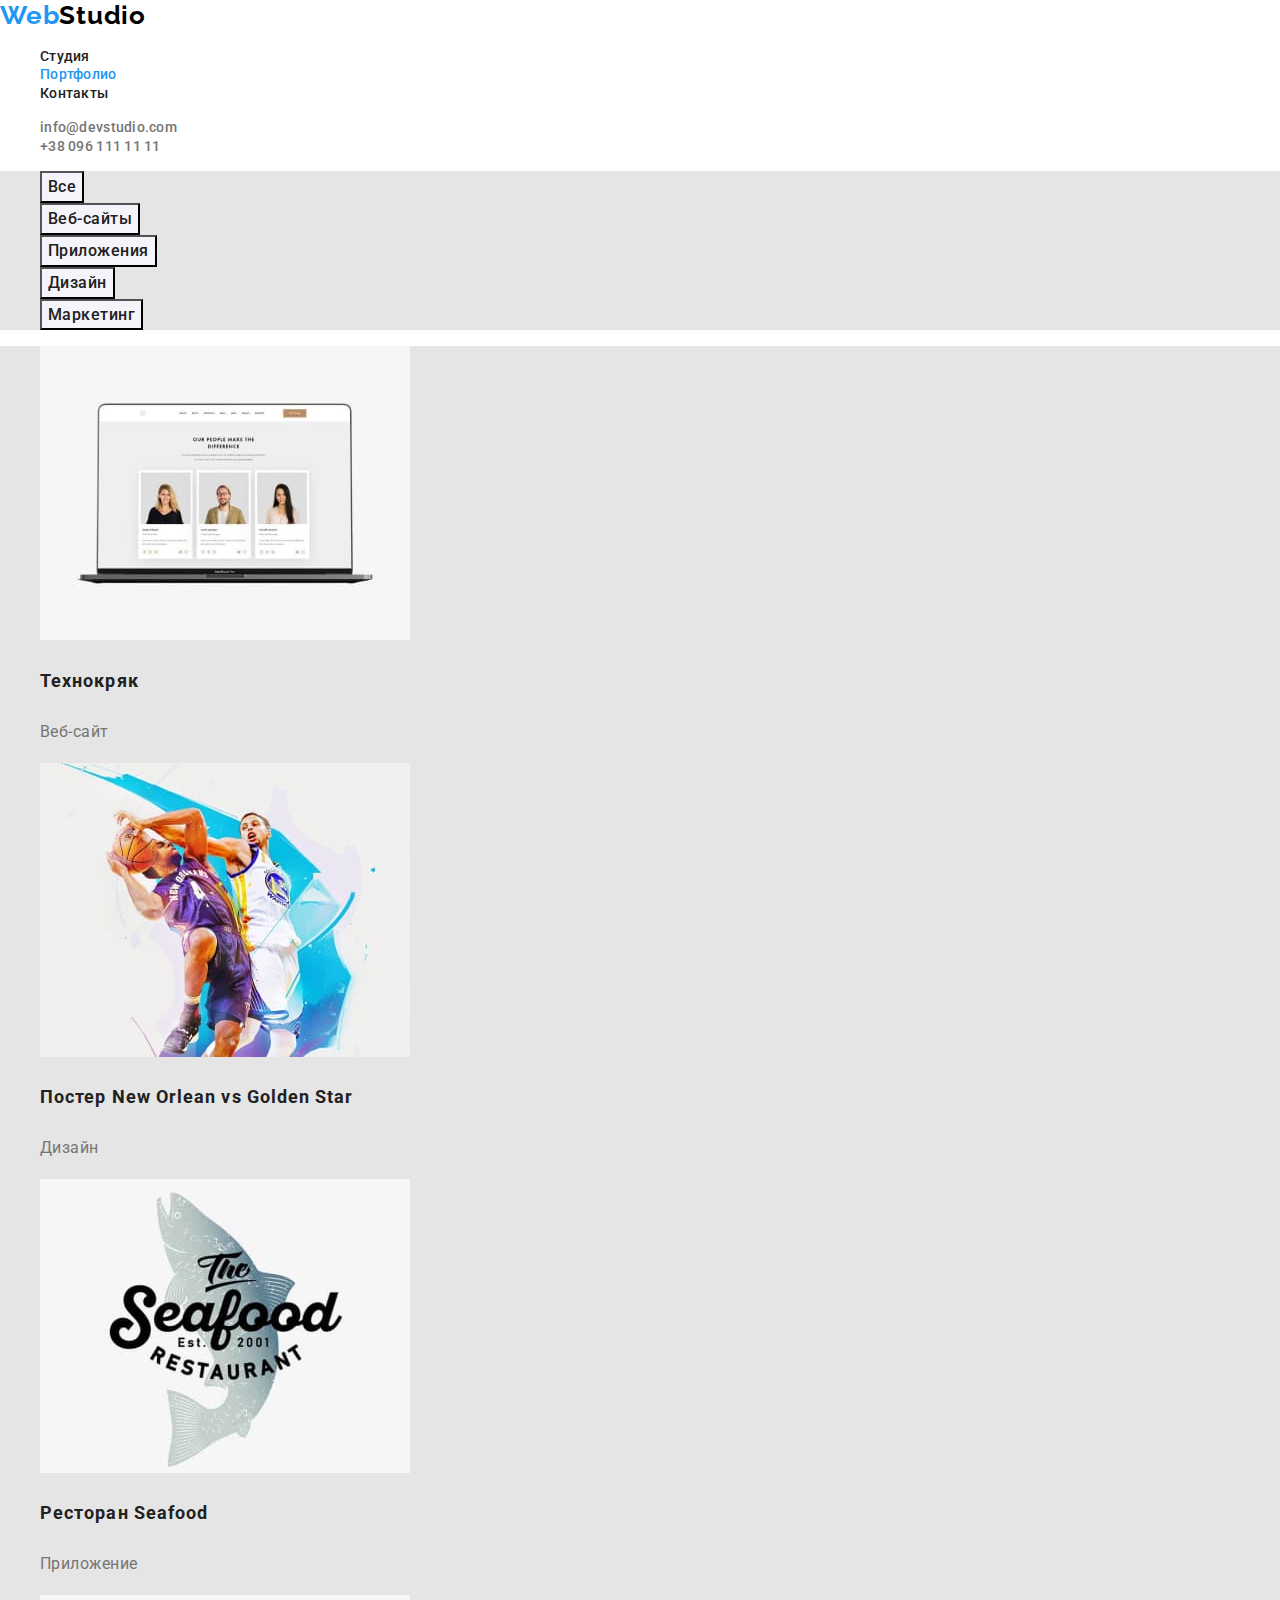
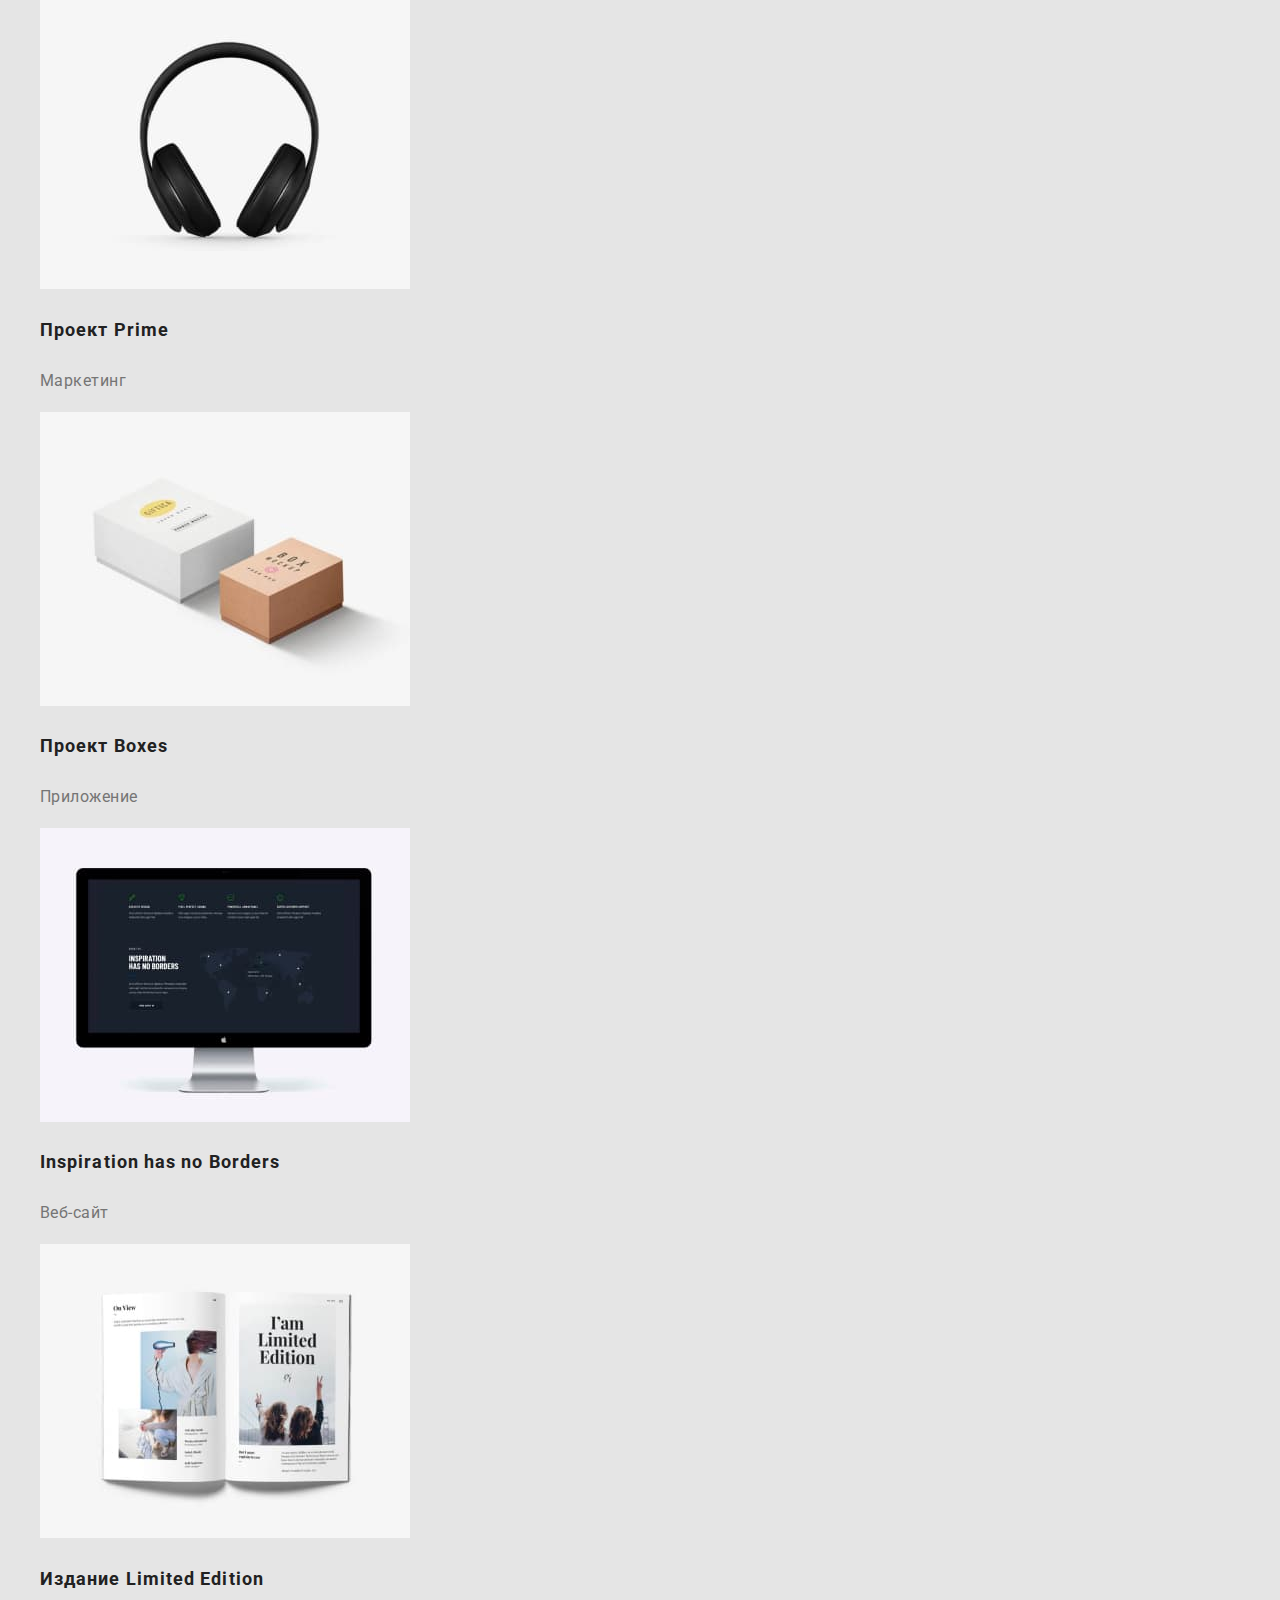
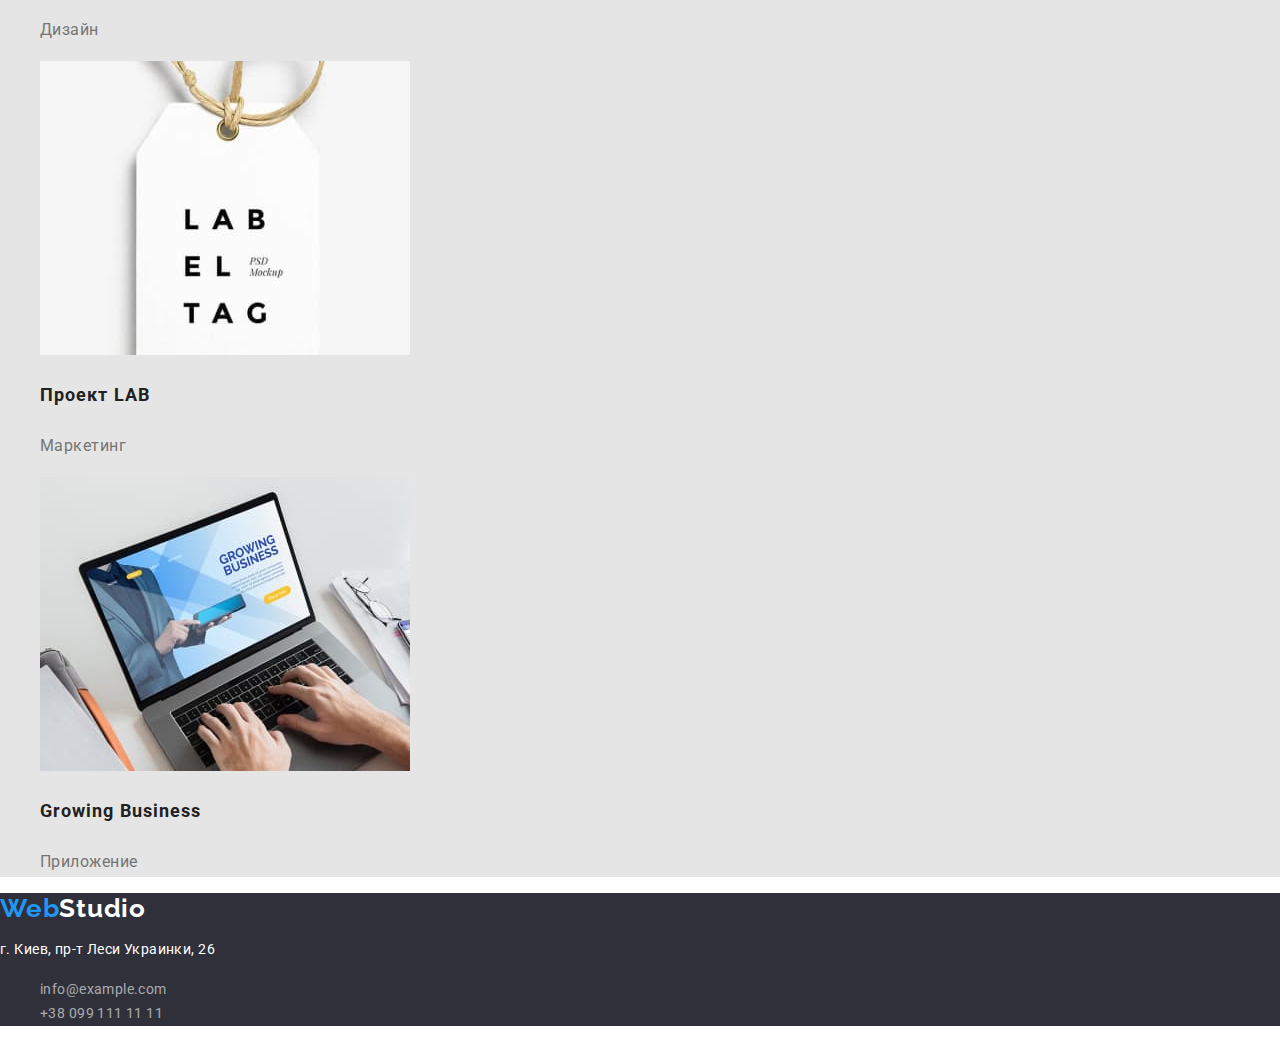
==== portfolio.html @ 97bfa0cd "Добавил основные файлы и prettierrc" ====
<!DOCTYPE html>
<html lang="en">
<head>
    <meta charset="UTF-8">
    <meta http-equiv="X-UA-Compatible" content="IE=edge">
    <meta name="viewport" content="width=device-width, initial-scale=1.0">
    <title>Document</title>
    <link rel="preconnect" href="https://fonts.googleapis.com">
    <link rel="preconnect" href="https://fonts.gstatic.com" crossorigin>
    <link
        href="https://fonts.googleapis.com/css2?family=Oleo+Script&family=Raleway:wght@700&family=Roboto:wght@400;500;700;900&family=Tangerine:wght@700&display=swap"
        rel="stylesheet">
    <link rel="stylesheet" href="https://cdnjs.cloudflare.com/ajax/libs/modern-normalize/1.1.0/modern-normalize.min.css">
    <link rel="stylesheet" href="./css/styles.css">
</head>
<body>
    <header class="header">
    
        <a class="link logo" href=""><span class="accent">Web</span>Studio</a>
        <nav class="header-navigation">
            <ul class="list navigation-list">
                <li class="navigation-item"><a class="link navigation" href="./index.html"
                        rel="noopener noreferrer">Студия</a></li>
                <li class="navigation-item"><a class="link navigation current" href="./portfolio.html"
                        rel="noopener noreferrer">Портфолио</a></li>
                <li class="navigation-item"><a class="link navigation" href="" rel="noopener noreferrer">Контакты</a></li>
            </ul>
        </nav>
        <ul class="list contact">
            <li class="contact-item"><a class="link contact" href="mailto:info@devstudio.com">info@devstudio.com</a></li>
            <li class="contact-item"><a class="link contact" href="tel:+380961111111">+38 096 111 11 11</a></li>
        </ul> 
    
    
    </header>
    <main>
        <section class="filter">
            <h2 hidden>filter</h2>
            <ul class="list">
              <li><button class="filter-btn" type="button">Все</button></li>
              <li><button class="filter-btn" type="button">Веб-сайты</button></li>
              <li><button class="filter-btn" type="button">Приложения</button></li>
              <li><button class="filter-btn" type="button">Дизайн</button></li>
              <li><button class="filter-btn" type="button">Маркетинг</button></li>
            </ul>
        </section>
        <section class="example">
            <ul class="list">
                <li>
                    <img src="./images/port1m.jpg" alt="сайт технокряк" width="370" height="294">
                    <h3 class="title-example">Технокряк</h3>
                    <p class="text-example" >Веб-сайт</p>
                </li>
                <li><img src="./images/port2m.jpg" alt="дизайн постера New Orlean vs Golden Star" width="370" height="294">
                    <h3 class="title-example">Постер New Orlean vs Golden Star</h3>
                    <p class="text-example" >Дизайн</p>
                </li>
                <li>
                    <img src="./images/port3m.jpg" alt="приложение ресторана Seafood" width="370" height="294">
                    <h3 class="title-example">Ресторан Seafood</h3>
                    <p class="text-example" >Приложение</p>
                </li>
                <li>
                    <img src="./images/port4m.jpg" alt="Маркетинг проекта Prime" width="370" height="294">
                    <h3 class="title-example">Проект Prime</h3>
                    <p class="text-example" >Маркетинг</p>
                </li>
                <li>
                    <img src="./images/port5m.jpg" alt="Приложение проект Boxes" width="370" height="294">
                    <h3 class="title-example">Проект Boxes</h3>
                    <p class="text-example" >Приложение</p>
                </li>
                <li>
                    <img src="./images/port6m.jpg" alt="Веб-сайт Inspiration has no Borders" width="370" height="294">
                    <h3 class="title-example">Inspiration has no Borders</h3>
                    <p class="text-example" >Веб-сайт</p>
                </li>
                <li>
                    <img src="./images/port7m.jpg" alt="Дизайн издания Limited Edition" width="370" height="294">
                    <h3 class="title-example">Издание Limited Edition</h3>
                    <p class="text-example" >Дизайн</p>
                </li>
                <li>
                    <img src="./images/port8m.jpg" alt="Маркетинг проекта LAB" width="370" height="294">
                    <h3 class="title-example">Проект LAB</h3>
                    <p class="text-example" >Маркетинг</p>
                </li>
                <li>
                    <img src="./images/port9m.jpg" alt="Приложение Growing Business" width="370" height="294">
                    <h3 class="title-example">Growing Business</h3>
                    <p class="text-example" >Приложение</p>
                </li>
            </ul>
        </section>

    </main>
    <footer class="footer">
        <a class="link logo" href=""><span class="accent">Web</span><span class="logowite">Studio</span></a>
        <address>
            <p class="adress">
                г. Киев, пр-т Леси Украинки, 26
            </p>
            <ul class="list">
                <li><a class="link footer-contact" href="mailto:info@example.com">info@example.com</a></li>
                <li><a class="link footer-contact" href="tel:+380991111111">+38 099 111 11 11</a></li>
            </ul>
    
        </address>
    </footer>
</body>
</html>
---- css/styles.css ----
/* шрифты
Raleway 700
Oleo Script 400
Roboto 500
Roboto 900
Roboto 700
Roboto 400*/

:root {
  --main-title-color: #ffffff;
  --second-title-color: #212121;
  --main-text-color: #757575;
  --main-logo-color: #2196f3;
  --second-logo-color: #000000;
  --main-btn-color: #212121;
  --second-btn-color: #ffffff;
  --main-headertext-color: #212121;
  --second-headertext-color: #757575;
  --third-headertext-color: #2196f3;
  --main-footertext-color: #ffffff;
  --second-footertext-color: rgba(255, 255, 255, 0.6);
  --third-logo-color: #ffffff;
  --third-footertext-color: #2196f3;
}

body {
  font-family: Roboto, sans-serif;
  color: #757575;
}
.list {
  list-style: none;
}
.link {
  text-decoration: none;
}

/*----------------------------- Header-------------------------- */
/* Header logo */
.header {
  background: #ffffff;
}
.logo {
  font-family: Raleway, sans-serif;
  font-weight: 700;
  font-size: 26px;
  line-height: 1.19;
  letter-spacing: 0.03em;
  color: var(--second-logo-color);
}
.accent {
  color: var(--main-logo-color);
}
/* Header NAV */

.navigation {
  font-weight: 500;
  font-size: 14px;
  line-height: 1.14;
  letter-spacing: 0.02em;
  color: var(--main-headertext-color);
}
.current {
  color: var(--main-logo-color);
}

/* Header contact */

.link.contact {
  font-weight: 500;
  font-size: 14px;
  line-height: 1.14;
  letter-spacing: 0.02em;
  color: var(--main-text-color);
}

.link.navigation:hover,
.link.navigation:focus {
  color: var(--third-headertext-color);
}
.link.contact:hover,
.link.contact:focus {
  color: var(--third-headertext-color);
}

/* -------------------------------main------------------------------------ */
/* hero */
.hero {
  background: #2f303a;
}
.hero-text {
  font-style: normal;
  font-weight: 900;
  font-size: 44px;
  line-height: 1.36;
  text-align: center;
  letter-spacing: 0.06em;
  text-transform: uppercase;
  color: #ffffff;
}
.hero-btn {
  font-weight: 700;
  background: #2196f3;
  font-size: 16px;
  line-height: 1.87;
  display: flex;
  align-items: center;
  letter-spacing: 0.06em;
  color: var(--second-btn-color);
  cursor: pointer;
}
.hero-btn:hover,
.hero-btn:focus {
  background: #188ce8;
}

/* advantages */
.advantages {
  background: #e5e5e5;
}
.title-advantages {
  font-weight: 700;
  font-size: 14px;
  line-height: 1.14;
  letter-spacing: 0.03em;
  text-transform: uppercase;
  color: var(--second-title-color);
}
.text-advantages {
  font-size: 14px;
  line-height: 1.71;
  letter-spacing: 0.03em;
}
/* what do we do */
.we-do {
  background: #e5e5e5;
}
.we-do-title {
  font-weight: 700;
  font-size: 36px;
  line-height: 1.17;
  letter-spacing: 0.03em;
  color: var(--second-title-color);
}
/* our team */
.our-team {
  background: #f5f4fa;
}
.title-our-team {
  font-weight: 700;
  font-size: 36px;
  line-height: 1.17;
  letter-spacing: 0.03em;
  color: var(--second-title-color);
}
.name-foto {
  font-weight: 500;
  font-size: 16px;
  line-height: 1.19;
  letter-spacing: 0.03em;
  color: var(--second-title-color);
}
.our-team-position {
  font-size: 16px;
  line-height: 1.19;
  letter-spacing: 0.03em;
}
/* ------------------------------footer------------------------------------ */
.footer {
  background: #2f303a;
}
.logowite {
  color: var(--third-logo-color);
}
.adress {
  font-style: normal;
  font-size: 14px;
  line-height: 1.71;
  letter-spacing: 0.03em;
  color: var(--main-footertext-color);
}
.link.footer-contact {
  font-style: normal;
  font-size: 14px;
  line-height: 1.71;
  letter-spacing: 0.03em;
  color: rgba(255, 255, 255, 0.6);
}
.link.footer-contact:hover,
.link.footer-contact:focus {
  color: var(--third-footertext-color);
}

/* ---------------------------Portfolio---------------------- */
/* filter */
.filter {
  background: #e5e5e5;
}
.filter-btn {
  font-weight: 500;
  font-size: 16px;
  line-height: 1.62;
  letter-spacing: 0.03em;
  color: var(--main-btn-color);
  background: #f5f4fa;
  cursor: pointer;
}
.filter-btn:hover,
.filter-btn:focus {
  background: #2196f3;
}

/* example */
.example {
  background: #e5e5e5;
}
.title-example {
  font-weight: 700;
  font-size: 18px;
  line-height: 2;
  letter-spacing: 0.06em;
  color: var(--second-title-color);
}
.text-example {
  font-size: 16px;
  line-height: 1.87;
  letter-spacing: 0.03em;
}
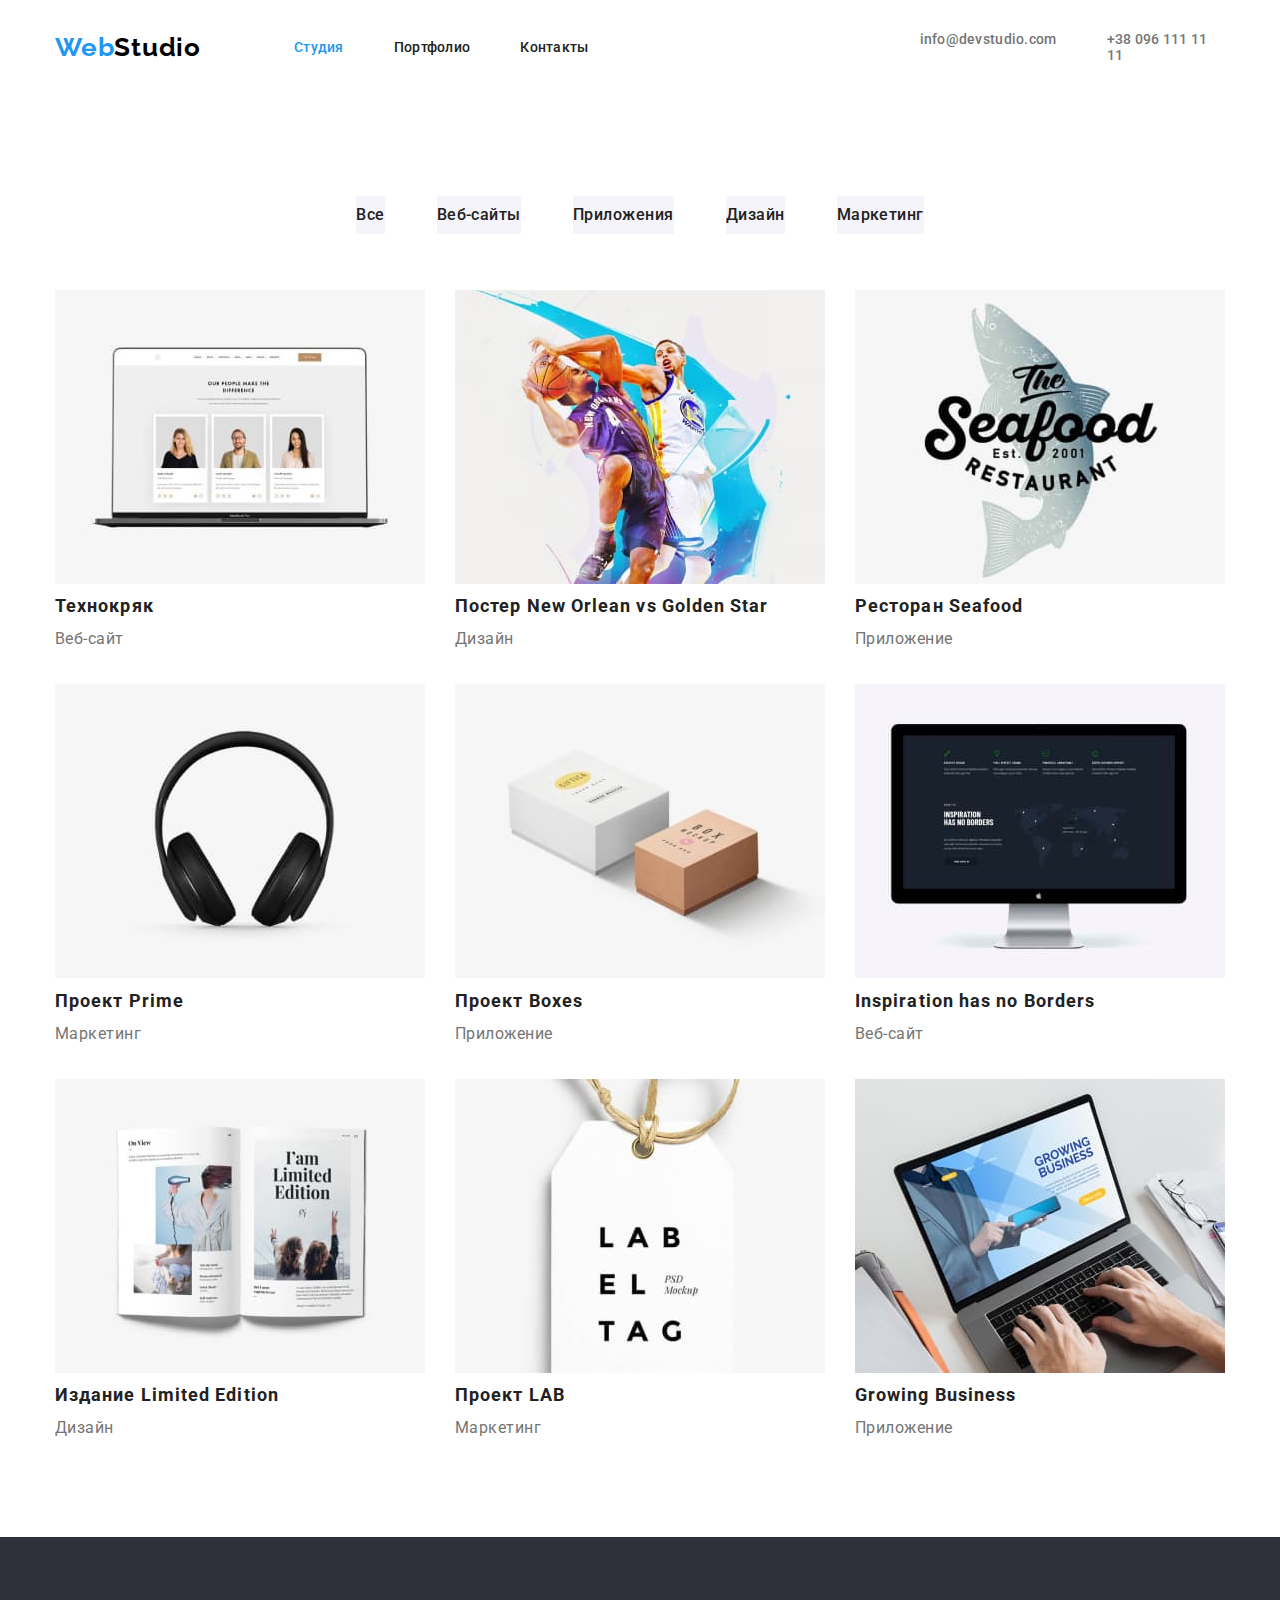
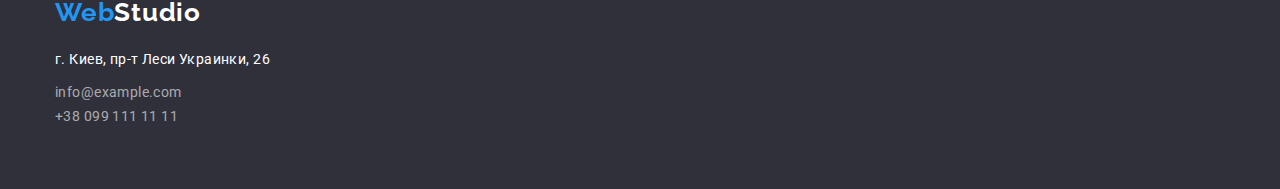
==== commit f64c5d32: "первый вариант дз" ====
--- a/portfolio.html
+++ b/portfolio.html
@@ -14,98 +14,106 @@
     <link rel="stylesheet" href="./css/styles.css">
 </head>
 <body>
-    <header class="header">
-    
+<header class="header">
+    <div class="container site-nav">
         <a class="link logo" href=""><span class="accent">Web</span>Studio</a>
         <nav class="header-navigation">
             <ul class="list navigation-list">
-                <li class="navigation-item"><a class="link navigation" href="./index.html"
+                <li class="navigation-item"><a class="link navigation current" href="./index.html"
                         rel="noopener noreferrer">Студия</a></li>
-                <li class="navigation-item"><a class="link navigation current" href="./portfolio.html"
+                <li class="navigation-item"><a class="link navigation" href="./portfolio.html"
                         rel="noopener noreferrer">Портфолио</a></li>
-                <li class="navigation-item"><a class="link navigation" href="" rel="noopener noreferrer">Контакты</a></li>
+                <li class="navigation-item"><a class="link navigation" href="" rel="noopener noreferrer">Контакты</a>
+                </li>
             </ul>
         </nav>
         <ul class="list contact">
-            <li class="contact-item"><a class="link contact" href="mailto:info@devstudio.com">info@devstudio.com</a></li>
+            <li class="contact-item"><a class="link contact" href="mailto:info@devstudio.com">info@devstudio.com</a>
+            </li>
             <li class="contact-item"><a class="link contact" href="tel:+380961111111">+38 096 111 11 11</a></li>
-        </ul> 
-    
-    
-    </header>
+        </ul>
+    </div>
+
+</header>
     <main>
         <section class="filter">
-            <h2 hidden>filter</h2>
-            <ul class="list">
-              <li><button class="filter-btn" type="button">Все</button></li>
-              <li><button class="filter-btn" type="button">Веб-сайты</button></li>
-              <li><button class="filter-btn" type="button">Приложения</button></li>
-              <li><button class="filter-btn" type="button">Дизайн</button></li>
-              <li><button class="filter-btn" type="button">Маркетинг</button></li>
+            <div class="container filter">
+            <h2 class="hidden-heading">filter</h2>
+            <ul class="list filter">
+              <li class="filter-item"><button class="filter-btn" type="button">Все</button></li>
+              <li class="filter-item"><button class="filter-btn" type="button">Веб-сайты</button></li>
+              <li class="filter-item"><button class="filter-btn" type="button">Приложения</button></li>
+              <li class="filter-item"><button class="filter-btn" type="button">Дизайн</button></li>
+              <li class="filter-item"><button class="filter-btn" type="button">Маркетинг</button></li>
             </ul>
+            </div>
         </section>
         <section class="example">
-            <ul class="list">
-                <li>
+            <div class="container">                
+            <ul class="list example">
+                <li class="example-item">
                     <img src="./images/port1m.jpg" alt="сайт технокряк" width="370" height="294">
                     <h3 class="title-example">Технокряк</h3>
                     <p class="text-example" >Веб-сайт</p>
                 </li>
-                <li><img src="./images/port2m.jpg" alt="дизайн постера New Orlean vs Golden Star" width="370" height="294">
+                <li class="example-item"><img src="./images/port2m.jpg" alt="дизайн постера New Orlean vs Golden Star" width="370" height="294">
                     <h3 class="title-example">Постер New Orlean vs Golden Star</h3>
                     <p class="text-example" >Дизайн</p>
                 </li>
-                <li>
+                <li class="example-item">
                     <img src="./images/port3m.jpg" alt="приложение ресторана Seafood" width="370" height="294">
                     <h3 class="title-example">Ресторан Seafood</h3>
                     <p class="text-example" >Приложение</p>
                 </li>
-                <li>
+                <li class="example-item">
                     <img src="./images/port4m.jpg" alt="Маркетинг проекта Prime" width="370" height="294">
                     <h3 class="title-example">Проект Prime</h3>
                     <p class="text-example" >Маркетинг</p>
                 </li>
-                <li>
+                <li class="example-item">
                     <img src="./images/port5m.jpg" alt="Приложение проект Boxes" width="370" height="294">
                     <h3 class="title-example">Проект Boxes</h3>
                     <p class="text-example" >Приложение</p>
                 </li>
-                <li>
+                <li class="example-item">
                     <img src="./images/port6m.jpg" alt="Веб-сайт Inspiration has no Borders" width="370" height="294">
                     <h3 class="title-example">Inspiration has no Borders</h3>
                     <p class="text-example" >Веб-сайт</p>
                 </li>
-                <li>
+                <li class="example-item">
                     <img src="./images/port7m.jpg" alt="Дизайн издания Limited Edition" width="370" height="294">
                     <h3 class="title-example">Издание Limited Edition</h3>
                     <p class="text-example" >Дизайн</p>
                 </li>
-                <li>
+                <li class="example-item">
                     <img src="./images/port8m.jpg" alt="Маркетинг проекта LAB" width="370" height="294">
                     <h3 class="title-example">Проект LAB</h3>
                     <p class="text-example" >Маркетинг</p>
                 </li>
-                <li>
+                <li class="example-item">
                     <img src="./images/port9m.jpg" alt="Приложение Growing Business" width="370" height="294">
                     <h3 class="title-example">Growing Business</h3>
                     <p class="text-example" >Приложение</p>
                 </li>
             </ul>
+            </div>
         </section>
 
     </main>
     <footer class="footer">
-        <a class="link logo" href=""><span class="accent">Web</span><span class="logowite">Studio</span></a>
-        <address>
-            <p class="adress">
-                г. Киев, пр-т Леси Украинки, 26
-            </p>
-            <ul class="list">
-                <li><a class="link footer-contact" href="mailto:info@example.com">info@example.com</a></li>
-                <li><a class="link footer-contact" href="tel:+380991111111">+38 099 111 11 11</a></li>
-            </ul>
+        <div class="container footer">
+            <a class="link logo" href=""><span class="accent">Web</span><span class="logowite">Studio</span></a>
+            <address>
+                <p class="adress">
+                    г. Киев, пр-т Леси Украинки, 26
+                </p>
+                <ul class="list footer">
+                    <li><a class="link footer-contact mail" href="mailto:info@example.com">info@example.com</a></li>
+                    <li><a class="link footer-contact tel" href="tel:+380991111111">+38 099 111 11 11</a></li>
+                </ul>
     
-        </address>
+            </address>
+        </div>
     </footer>
 </body>
 </html>--- a/css/styles.css
+++ b/css/styles.css
@@ -22,11 +22,38 @@
   --third-logo-color: #ffffff;
   --third-footertext-color: #2196f3;
 }
+ul {
+  list-style: none;
+  padding: 0;
+}
+h1,
+h2,
+h3,
+h4,
+h5,
+h6,
+p,
+ul {
+  margin: 0;
+  padding-inline-start: 0;
+}
 
 body {
   font-family: Roboto, sans-serif;
   color: #757575;
 }
+
+button {
+  padding: 0;
+  border: 0;
+}
+
+.container {
+  width: 1200px;
+  padding-left: 15px;
+  padding-right: 15px;
+  margin: 0 auto;
+}
 .list {
   list-style: none;
 }
@@ -34,11 +61,16 @@
   text-decoration: none;
 }
 
-/*----------------------------- Header-------------------------- */
+/* -------------------header------------------------- */
 /* Header logo */
 .header {
   background: #ffffff;
 }
+
+.site-nav {
+  display: flex;
+  align-items: center;
+}
 .logo {
   font-family: Raleway, sans-serif;
   font-weight: 700;
@@ -46,11 +78,20 @@
   line-height: 1.19;
   letter-spacing: 0.03em;
   color: var(--second-logo-color);
+  margin-right: 93px;
+  display: block;
 }
 .accent {
   color: var(--main-logo-color);
 }
 /* Header NAV */
+.navigation-list {
+  display: flex;
+  margin-right: 331px;
+}
+.navigation-list .navigation-item:not(:last-child) {
+  margin-right: 50px;
+}
 
 .navigation {
   font-weight: 500;
@@ -58,12 +99,28 @@
   line-height: 1.14;
   letter-spacing: 0.02em;
   color: var(--main-headertext-color);
+  display: block;
 }
 .current {
   color: var(--main-logo-color);
 }
+.link.navigation {
+  padding-top: 32px;
+  padding-bottom: 32px;
+  display: block;
+}
+.link.navigation:hover,
+.link.navigation:focus {
+  color: var(--third-headertext-color);
+}
+.link.navigation {
+  display: block;
+}
 
 /* Header contact */
+.list.contact {
+  display: flex;
+}
 
 .link.contact {
   font-weight: 500;
@@ -72,20 +129,37 @@
   letter-spacing: 0.02em;
   color: var(--main-text-color);
 }
-
-.link.navigation:hover,
-.link.navigation:focus {
-  color: var(--third-headertext-color);
-}
+.list.contact .contact-item:not(:last-child) {
+  margin-right: 50px;
+}
+
 .link.contact:hover,
 .link.contact:focus {
   color: var(--third-headertext-color);
+}
+.link.contact {
+  padding-top: 32px;
+  padding-bottom: 32px;
+  display: block;
+}
+.contact-item {
+  display: block;
 }
 
 /* -------------------------------main------------------------------------ */
 /* hero */
 .hero {
   background: #2f303a;
+  height: 600px;
+  padding-top: 200px;
+}
+.hero-text-box {
+  display: block;
+  height: 120px;
+  width: 696px;
+  margin-left: auto;
+  margin-right: auto;
+  margin-bottom: 30px;
 }
 .hero-text {
   font-style: normal;
@@ -102,21 +176,49 @@
   background: #2196f3;
   font-size: 16px;
   line-height: 1.87;
-  display: flex;
-  align-items: center;
   letter-spacing: 0.06em;
   color: var(--second-btn-color);
   cursor: pointer;
-}
+  border-radius: 4px;
+  box-shadow: 0px 4px 4px rgba(0, 0, 0, 0.15);
+  display: block;
+
+  height: 50px;
+  width: 200px;
+
+  margin-left: auto;
+  margin-right: auto;
+  margin-bottom: 200px;
+}
+
 .hero-btn:hover,
 .hero-btn:focus {
   background: #188ce8;
 }
 
 /* advantages */
+.hidden-heading {
+  position: absolute;
+  width: 1px;
+  height: 1px;
+  margin: -1px;
+  padding: 0;
+  overflow: hidden;
+  border: 0;
+  clip: rect(0 0 0 0);
+}
+
 .advantages {
   background: #e5e5e5;
 }
+.list.advantages {
+  display: flex;
+  padding-top: 94px;
+}
+.item-advantages:not(:last-child) {
+  margin-right: 30px;
+}
+
 .title-advantages {
   font-weight: 700;
   font-size: 14px;
@@ -124,12 +226,20 @@
   letter-spacing: 0.03em;
   text-transform: uppercase;
   color: var(--second-title-color);
+
+  display: block;
+  margin-bottom: 10px;
+  width: 270px;
 }
 .text-advantages {
   font-size: 14px;
   line-height: 1.71;
   letter-spacing: 0.03em;
-}
+
+  display: block;
+  width: 270px;
+}
+
 /* what do we do */
 .we-do {
   background: #e5e5e5;
@@ -140,6 +250,15 @@
   line-height: 1.17;
   letter-spacing: 0.03em;
   color: var(--second-title-color);
+
+  padding-top: 94px;
+  text-align: center;
+}
+.list.we-do {
+  padding-top: 50px;
+  display: flex;
+  padding-bottom: 94px;
+  justify-content: space-between;
 }
 /* our team */
 .our-team {
@@ -151,18 +270,34 @@
   line-height: 1.17;
   letter-spacing: 0.03em;
   color: var(--second-title-color);
-}
+
+  text-align: center;
+  padding-top: 94px;
+  margin-bottom: 50px;
+}
+.list.our-team {
+  display: flex;
+  justify-content: space-between;
+  padding-bottom: 94px;
+}
+
 .name-foto {
   font-weight: 500;
   font-size: 16px;
   line-height: 1.19;
   letter-spacing: 0.03em;
   color: var(--second-title-color);
+
+  text-align: center;
+  margin-top: 30px;
 }
 .our-team-position {
   font-size: 16px;
   line-height: 1.19;
   letter-spacing: 0.03em;
+
+  text-align: center;
+  margin-top: 10px;
 }
 /* ------------------------------footer------------------------------------ */
 .footer {
@@ -171,12 +306,18 @@
 .logowite {
   color: var(--third-logo-color);
 }
+.container.footer .link.logo {
+  padding-top: 60px;
+}
 .adress {
   font-style: normal;
   font-size: 14px;
   line-height: 1.71;
   letter-spacing: 0.03em;
   color: var(--main-footertext-color);
+
+  margin-top: 20px;
+  margin-bottom: 9px;
 }
 .link.footer-contact {
   font-style: normal;
@@ -189,12 +330,27 @@
 .link.footer-contact:focus {
   color: var(--third-footertext-color);
 }
+.footer-contact.mail {
+  margin-bottom: 9px;
+}
+.container.footer {
+  padding-bottom: 60px;
+}
 
 /* ---------------------------Portfolio---------------------- */
 /* filter */
-.filter {
-  background: #e5e5e5;
-}
+
+.list.filter {
+  display: flex;
+  background: #ffffff;
+  justify-content: center;
+  padding-top: 100px;
+  padding-bottom: 56px;
+}
+.filter-item:not(:last-child) {
+  margin-right: 52px;
+}
+
 .filter-btn {
   font-weight: 500;
   font-size: 16px;
@@ -203,6 +359,8 @@
   color: var(--main-btn-color);
   background: #f5f4fa;
   cursor: pointer;
+
+  height: 38px;
 }
 .filter-btn:hover,
 .filter-btn:focus {
@@ -211,8 +369,21 @@
 
 /* example */
 .example {
-  background: #e5e5e5;
-}
+  background: #ffffff;
+}
+
+.list.example {
+  display: flex;
+  flex-wrap: wrap;
+  padding-bottom: 94px;
+}
+.example-item:not(:nth-last-child(3n + 1)) {
+  margin-right: 30px;
+}
+.example-item:not(:nth-last-child(-n + 3)) {
+  margin-bottom: 30px;
+}
+
 .title-example {
   font-weight: 700;
   font-size: 18px;
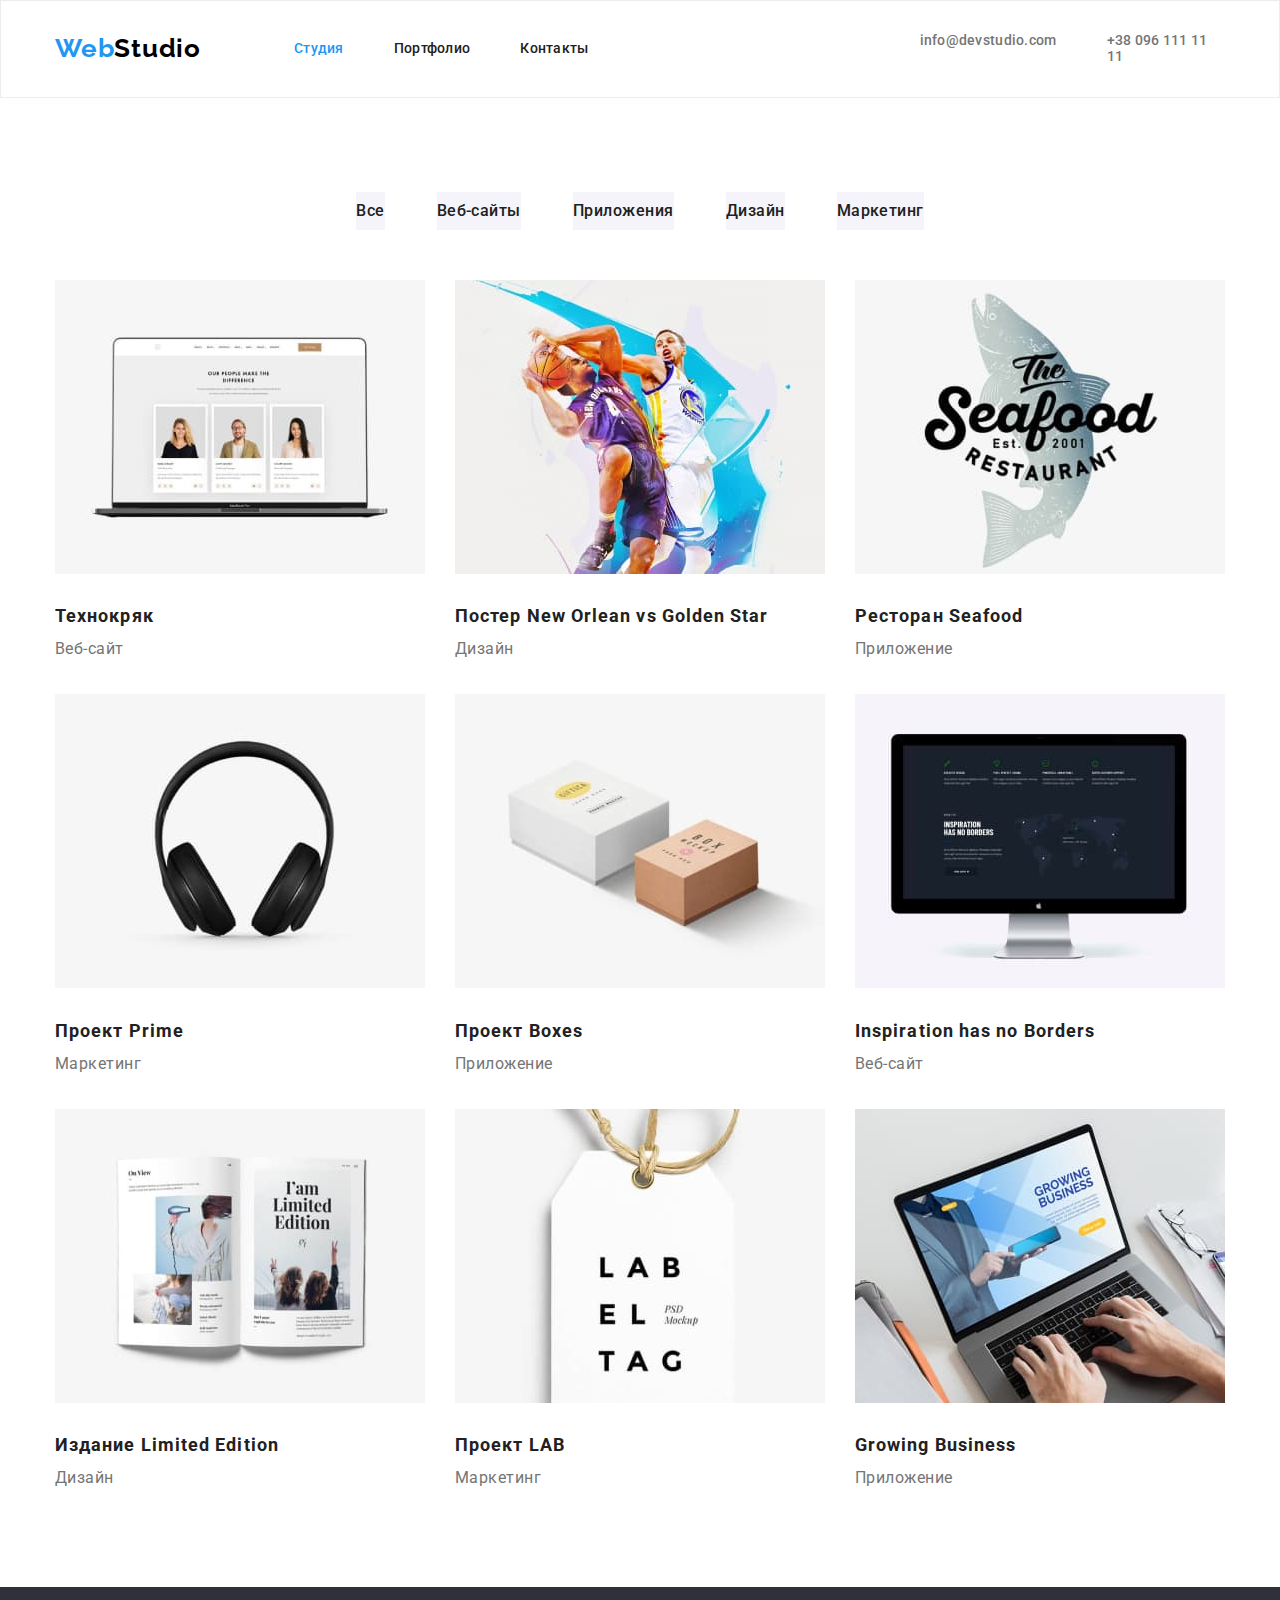
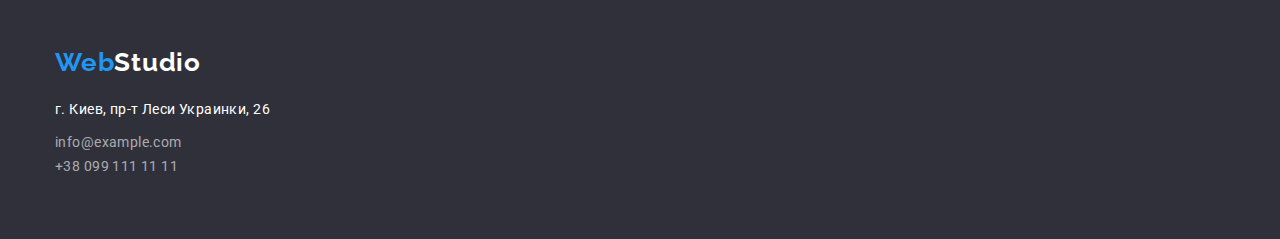
==== commit 7c4c2428: "Исправил секции" ====
--- a/portfolio.html
+++ b/portfolio.html
@@ -14,6 +14,7 @@
     <link rel="stylesheet" href="./css/styles.css">
 </head>
 <body>
+    <!-- -----------------------------Header------------------ -->
 <header class="header">
     <div class="container site-nav">
         <a class="link logo" href=""><span class="accent">Web</span>Studio</a>
@@ -35,8 +36,10 @@
     </div>
 
 </header>
+<!-- ------------------------------------Main---------------------- -->
     <main>
-        <section class="filter">
+<!-- ------------------------------------filter---------------------- -->
+        <section class="section filter">
             <div class="container filter">
             <h2 class="hidden-heading">filter</h2>
             <ul class="list filter">
@@ -46,11 +49,7 @@
               <li class="filter-item"><button class="filter-btn" type="button">Дизайн</button></li>
               <li class="filter-item"><button class="filter-btn" type="button">Маркетинг</button></li>
             </ul>
-            </div>
-        </section>
-        <section class="example">
-            <div class="container">                
-            <ul class="list example">
+                <ul class="list example">
                 <li class="example-item">
                     <img src="./images/port1m.jpg" alt="сайт технокряк" width="370" height="294">
                     <h3 class="title-example">Технокряк</h3>
@@ -100,6 +99,7 @@
         </section>
 
     </main>
+    <!-- ----------------------------footer----------------------------- -->
     <footer class="footer">
         <div class="container footer">
             <a class="link logo" href=""><span class="accent">Web</span><span class="logowite">Studio</span></a>
--- a/css/styles.css
+++ b/css/styles.css
@@ -60,11 +60,16 @@
 .link {
   text-decoration: none;
 }
+.section {
+  padding-top: 94px;
+  padding-bottom: 94px;
+}
 
 /* -------------------header------------------------- */
 /* Header logo */
 .header {
   background: #ffffff;
+  border: 1px solid #ececec;
 }
 
 .site-nav {
@@ -147,7 +152,7 @@
 }
 
 /* -------------------------------main------------------------------------ */
-/* hero */
+/* -------------------------------hero */
 .hero {
   background: #2f303a;
   height: 600px;
@@ -196,7 +201,8 @@
   background: #188ce8;
 }
 
-/* advantages */
+/* ------------------------------advantages */
+
 .hidden-heading {
   position: absolute;
   width: 1px;
@@ -213,7 +219,6 @@
 }
 .list.advantages {
   display: flex;
-  padding-top: 94px;
 }
 .item-advantages:not(:last-child) {
   margin-right: 30px;
@@ -240,9 +245,10 @@
   width: 270px;
 }
 
-/* what do we do */
-.we-do {
+/* -------------------------------------------what do we do ------------*/
+.section.we-do {
   background: #e5e5e5;
+  padding-top: 0px;
 }
 .we-do-title {
   font-weight: 700;
@@ -251,16 +257,14 @@
   letter-spacing: 0.03em;
   color: var(--second-title-color);
 
-  padding-top: 94px;
   text-align: center;
 }
 .list.we-do {
   padding-top: 50px;
   display: flex;
-  padding-bottom: 94px;
   justify-content: space-between;
 }
-/* our team */
+/* -----------------------------------------------our team ---------------- */
 .our-team {
   background: #f5f4fa;
 }
@@ -272,13 +276,11 @@
   color: var(--second-title-color);
 
   text-align: center;
-  padding-top: 94px;
   margin-bottom: 50px;
 }
 .list.our-team {
   display: flex;
   justify-content: space-between;
-  padding-bottom: 94px;
 }
 
 .name-foto {
@@ -338,14 +340,15 @@
 }
 
 /* ---------------------------Portfolio---------------------- */
-/* filter */
+/* ---------------------------filter -------------------------*/
+
+/* list filter example */
 
 .list.filter {
   display: flex;
   background: #ffffff;
   justify-content: center;
-  padding-top: 100px;
-  padding-bottom: 56px;
+  margin-bottom: 50px;
 }
 .filter-item:not(:last-child) {
   margin-right: 52px;
@@ -368,20 +371,19 @@
 }
 
 /* example */
-.example {
-  background: #ffffff;
-}
 
 .list.example {
   display: flex;
   flex-wrap: wrap;
-  padding-bottom: 94px;
 }
 .example-item:not(:nth-last-child(3n + 1)) {
   margin-right: 30px;
 }
 .example-item:not(:nth-last-child(-n + 3)) {
   margin-bottom: 30px;
+}
+.example-item {
+  border-bottom-style: 1px solid #eeeeee;
 }
 
 .title-example {
@@ -390,7 +392,10 @@
   line-height: 2;
   letter-spacing: 0.06em;
   color: var(--second-title-color);
-}
+
+  margin-top: 20px;
+}
+
 .text-example {
   font-size: 16px;
   line-height: 1.87;
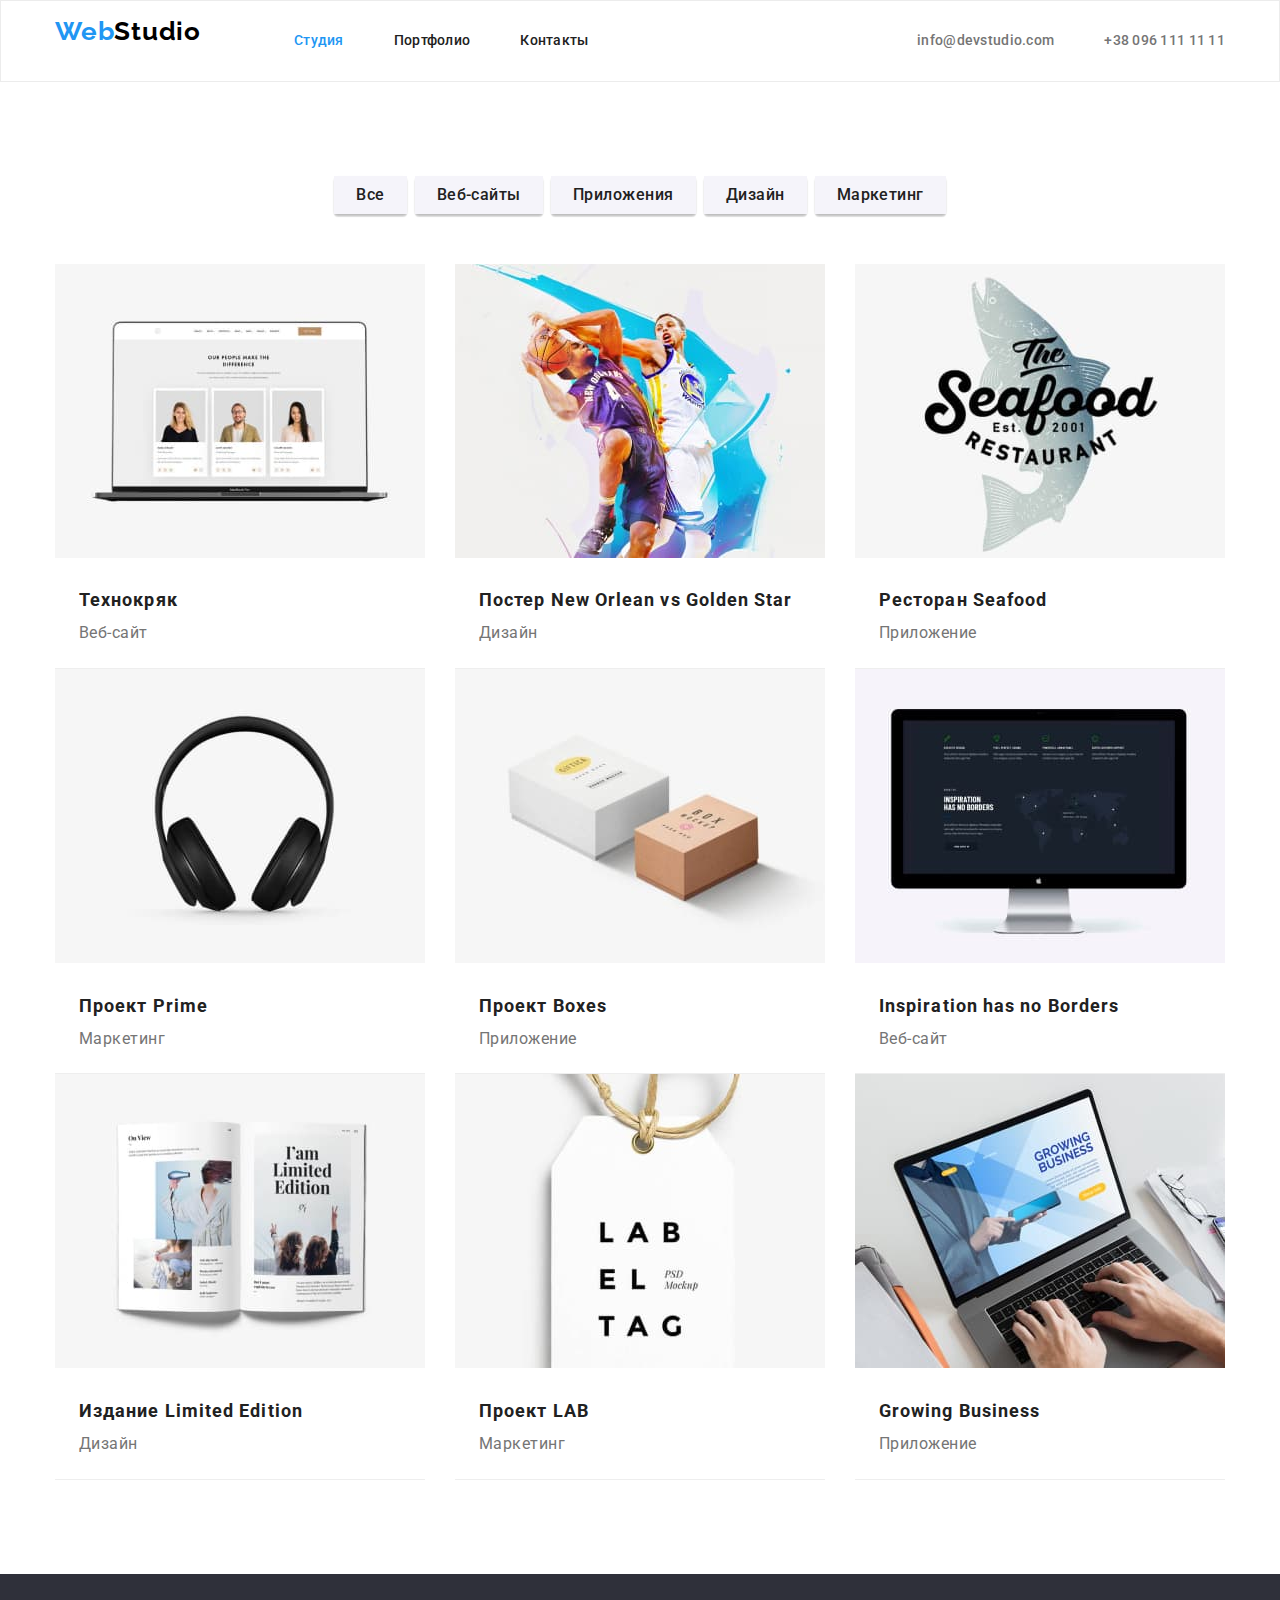
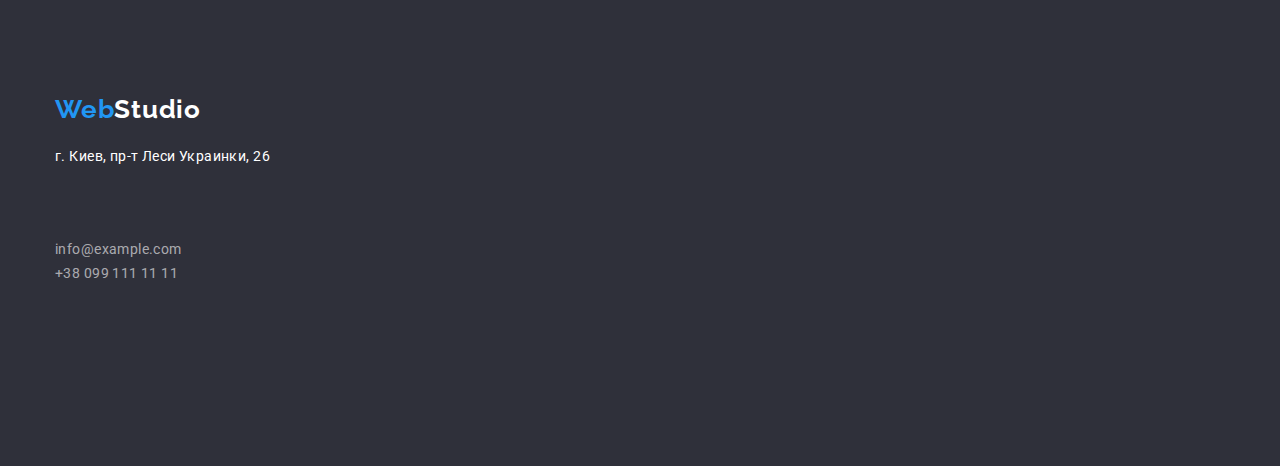
==== commit 263a5085: "ДЗ исправлена кроме марджина в линках футера" ====
--- a/portfolio.html
+++ b/portfolio.html
@@ -52,47 +52,65 @@
                 <ul class="list example">
                 <li class="example-item">
                     <img src="./images/port1m.jpg" alt="сайт технокряк" width="370" height="294">
+                    <div class="example-description">
                     <h3 class="title-example">Технокряк</h3>
                     <p class="text-example" >Веб-сайт</p>
+                    </div>
                 </li>
                 <li class="example-item"><img src="./images/port2m.jpg" alt="дизайн постера New Orlean vs Golden Star" width="370" height="294">
+                    <div class="example-description">
                     <h3 class="title-example">Постер New Orlean vs Golden Star</h3>
                     <p class="text-example" >Дизайн</p>
+                    </div>
                 </li>
                 <li class="example-item">
                     <img src="./images/port3m.jpg" alt="приложение ресторана Seafood" width="370" height="294">
+                    <div class="example-description">
                     <h3 class="title-example">Ресторан Seafood</h3>
                     <p class="text-example" >Приложение</p>
+                    </div>
                 </li>
                 <li class="example-item">
                     <img src="./images/port4m.jpg" alt="Маркетинг проекта Prime" width="370" height="294">
+                    <div class="example-description">
                     <h3 class="title-example">Проект Prime</h3>
                     <p class="text-example" >Маркетинг</p>
+                    </div>
                 </li>
                 <li class="example-item">
                     <img src="./images/port5m.jpg" alt="Приложение проект Boxes" width="370" height="294">
+                    <div class="example-description">
                     <h3 class="title-example">Проект Boxes</h3>
                     <p class="text-example" >Приложение</p>
+                    </div>
                 </li>
                 <li class="example-item">
                     <img src="./images/port6m.jpg" alt="Веб-сайт Inspiration has no Borders" width="370" height="294">
+                    <div class="example-description">
                     <h3 class="title-example">Inspiration has no Borders</h3>
                     <p class="text-example" >Веб-сайт</p>
+                    </div>
                 </li>
                 <li class="example-item">
                     <img src="./images/port7m.jpg" alt="Дизайн издания Limited Edition" width="370" height="294">
+                    <div class="example-description">
                     <h3 class="title-example">Издание Limited Edition</h3>
                     <p class="text-example" >Дизайн</p>
+                    </div>
                 </li>
                 <li class="example-item">
                     <img src="./images/port8m.jpg" alt="Маркетинг проекта LAB" width="370" height="294">
+                    <div class="example-description">
                     <h3 class="title-example">Проект LAB</h3>
                     <p class="text-example" >Маркетинг</p>
+                    </div>
                 </li>
                 <li class="example-item">
                     <img src="./images/port9m.jpg" alt="Приложение Growing Business" width="370" height="294">
+                    <div class="example-description">
                     <h3 class="title-example">Growing Business</h3>
                     <p class="text-example" >Приложение</p>
+                    </div>
                 </li>
             </ul>
             </div>
--- a/css/styles.css
+++ b/css/styles.css
@@ -92,7 +92,6 @@
 /* Header NAV */
 .navigation-list {
   display: flex;
-  margin-right: 331px;
 }
 .navigation-list .navigation-item:not(:last-child) {
   margin-right: 50px;
@@ -125,6 +124,7 @@
 /* Header contact */
 .list.contact {
   display: flex;
+  margin-left: auto;
 }
 
 .link.contact {
@@ -158,14 +158,7 @@
   height: 600px;
   padding-top: 200px;
 }
-.hero-text-box {
-  display: block;
-  height: 120px;
-  width: 696px;
-  margin-left: auto;
-  margin-right: auto;
-  margin-bottom: 30px;
-}
+
 .hero-text {
   font-style: normal;
   font-weight: 900;
@@ -175,6 +168,11 @@
   letter-spacing: 0.06em;
   text-transform: uppercase;
   color: #ffffff;
+
+  width: 696px;
+  margin-bottom: 30px;
+  margin-left: auto;
+  margin-right: auto;
 }
 .hero-btn {
   font-weight: 700;
@@ -187,13 +185,10 @@
   border-radius: 4px;
   box-shadow: 0px 4px 4px rgba(0, 0, 0, 0.15);
   display: block;
-
-  height: 50px;
-  width: 200px;
+  padding: 10px 32px;
 
   margin-left: auto;
   margin-right: auto;
-  margin-bottom: 200px;
 }
 
 .hero-btn:hover,
@@ -214,9 +209,6 @@
   clip: rect(0 0 0 0);
 }
 
-.advantages {
-  background: #e5e5e5;
-}
 .list.advantages {
   display: flex;
 }
@@ -247,7 +239,6 @@
 
 /* -------------------------------------------what do we do ------------*/
 .section.we-do {
-  background: #e5e5e5;
   padding-top: 0px;
 }
 .we-do-title {
@@ -281,6 +272,18 @@
 .list.our-team {
   display: flex;
   justify-content: space-between;
+}
+
+.team-item {
+  background: #ffffff;
+  box-shadow: 0px 1px 3px rgba(0, 0, 0, 0.12), 0px 1px 1px rgba(0, 0, 0, 0.14),
+    0px 2px 1px rgba(0, 0, 0, 0.2);
+  border-radius: 0px 0px 4px 4px;
+}
+
+.comand-description {
+  padding-top: 30px;
+  padding-bottom: 30px;
 }
 
 .name-foto {
@@ -291,7 +294,7 @@
   color: var(--second-title-color);
 
   text-align: center;
-  margin-top: 30px;
+  margin-bottom: 10px;
 }
 .our-team-position {
   font-size: 16px;
@@ -299,26 +302,27 @@
   letter-spacing: 0.03em;
 
   text-align: center;
-  margin-top: 10px;
 }
 /* ------------------------------footer------------------------------------ */
 .footer {
   background: #2f303a;
+  padding-top: 60px;
+  padding-bottom: 60px;
+}
+.link.logo {
+  display: block;
+  margin-bottom: 20px;
 }
 .logowite {
   color: var(--third-logo-color);
 }
-.container.footer .link.logo {
-  padding-top: 60px;
-}
+
 .adress {
   font-style: normal;
   font-size: 14px;
   line-height: 1.71;
   letter-spacing: 0.03em;
   color: var(--main-footertext-color);
-
-  margin-top: 20px;
   margin-bottom: 9px;
 }
 .link.footer-contact {
@@ -328,21 +332,19 @@
   letter-spacing: 0.03em;
   color: rgba(255, 255, 255, 0.6);
 }
+.link.footer-contact:not(:last-child) {
+  margin-bottom: 9px;
+}
+
 .link.footer-contact:hover,
 .link.footer-contact:focus {
   color: var(--third-footertext-color);
 }
-.footer-contact.mail {
-  margin-bottom: 9px;
-}
-.container.footer {
-  padding-bottom: 60px;
-}
 
 /* ---------------------------Portfolio---------------------- */
 /* ---------------------------filter -------------------------*/
 
-/* list filter example */
+/* ---------------------------list filter example */
 
 .list.filter {
   display: flex;
@@ -351,7 +353,13 @@
   margin-bottom: 50px;
 }
 .filter-item:not(:last-child) {
-  margin-right: 52px;
+  margin-right: 8px;
+}
+
+.filter-item {
+  box-shadow: 0px 3px 1px rgba(0, 0, 0, 0.1), 0px 1px 2px rgba(0, 0, 0, 0.08),
+    0px 2px 2px rgba(0, 0, 0, 0.12);
+  border-radius: 4px;
 }
 
 .filter-btn {
@@ -363,27 +371,30 @@
   background: #f5f4fa;
   cursor: pointer;
 
-  height: 38px;
+  padding: 6px 22px;
 }
 .filter-btn:hover,
 .filter-btn:focus {
   background: #2196f3;
 }
 
-/* example */
+/* ---------------------------------example */
 
 .list.example {
   display: flex;
   flex-wrap: wrap;
 }
-.example-item:not(:nth-last-child(3n + 1)) {
+
+.example-item {
   margin-right: 30px;
 }
-.example-item:not(:nth-last-child(-n + 3)) {
-  margin-bottom: 30px;
-}
-.example-item {
-  border-bottom-style: 1px solid #eeeeee;
+.example-description {
+  border-bottom: 1px solid #eeeeee;
+  padding: 0px 24px 20px 24px;
+}
+
+.example-item:nth-child(3n) {
+  margin-right: 0px;
 }
 
 .title-example {
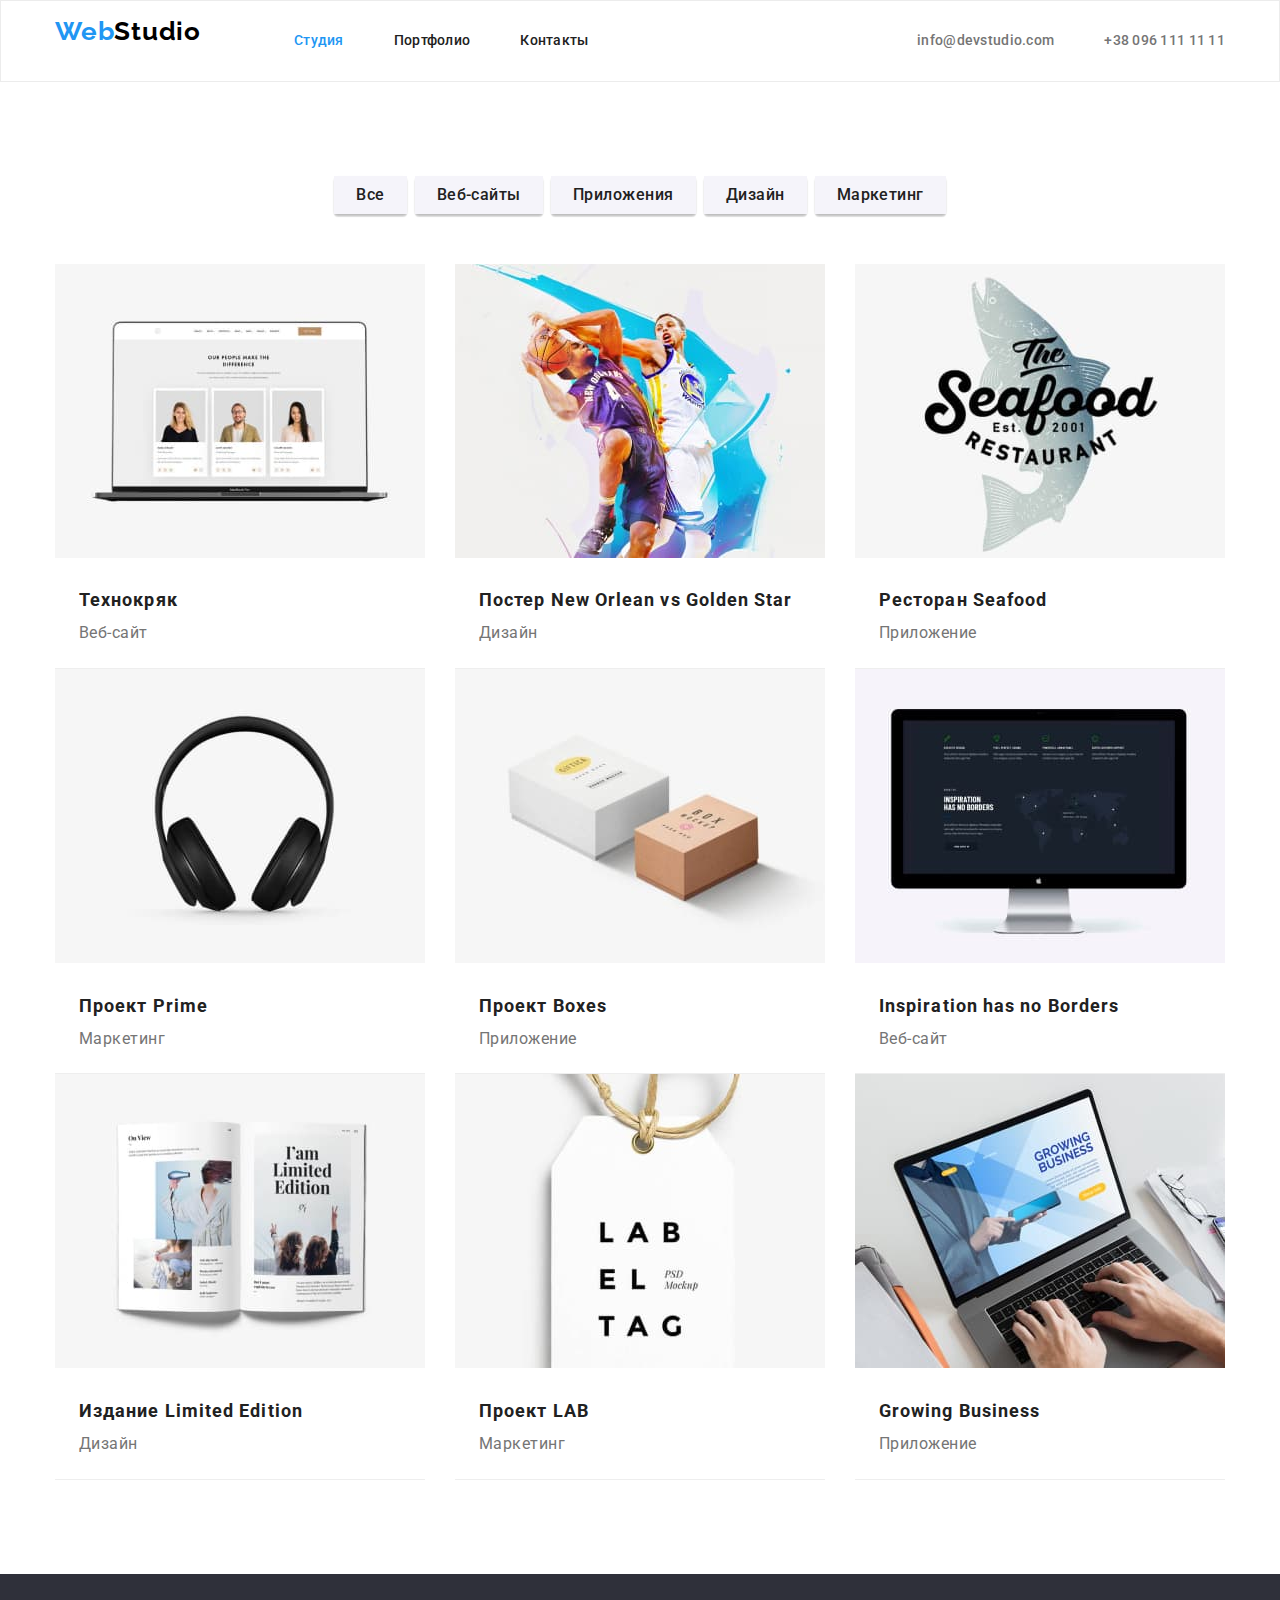
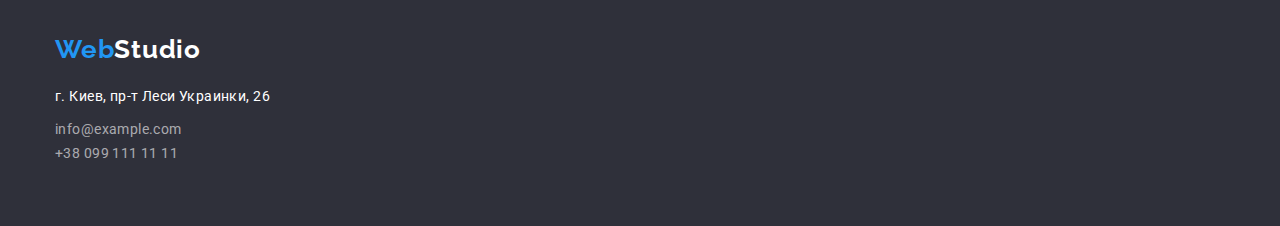
==== commit e8363588: "Подправил паддинги футера" ====
--- a/portfolio.html
+++ b/portfolio.html
@@ -118,7 +118,7 @@
 
     </main>
     <!-- ----------------------------footer----------------------------- -->
-    <footer class="footer">
+    <footer class="footer-all">
         <div class="container footer">
             <a class="link logo" href=""><span class="accent">Web</span><span class="logowite">Studio</span></a>
             <address>
--- a/css/styles.css
+++ b/css/styles.css
@@ -304,7 +304,7 @@
   text-align: center;
 }
 /* ------------------------------footer------------------------------------ */
-.footer {
+.footer-all {
   background: #2f303a;
   padding-top: 60px;
   padding-bottom: 60px;
@@ -326,6 +326,7 @@
   margin-bottom: 9px;
 }
 .link.footer-contact {
+  display: block;
   font-style: normal;
   font-size: 14px;
   line-height: 1.71;
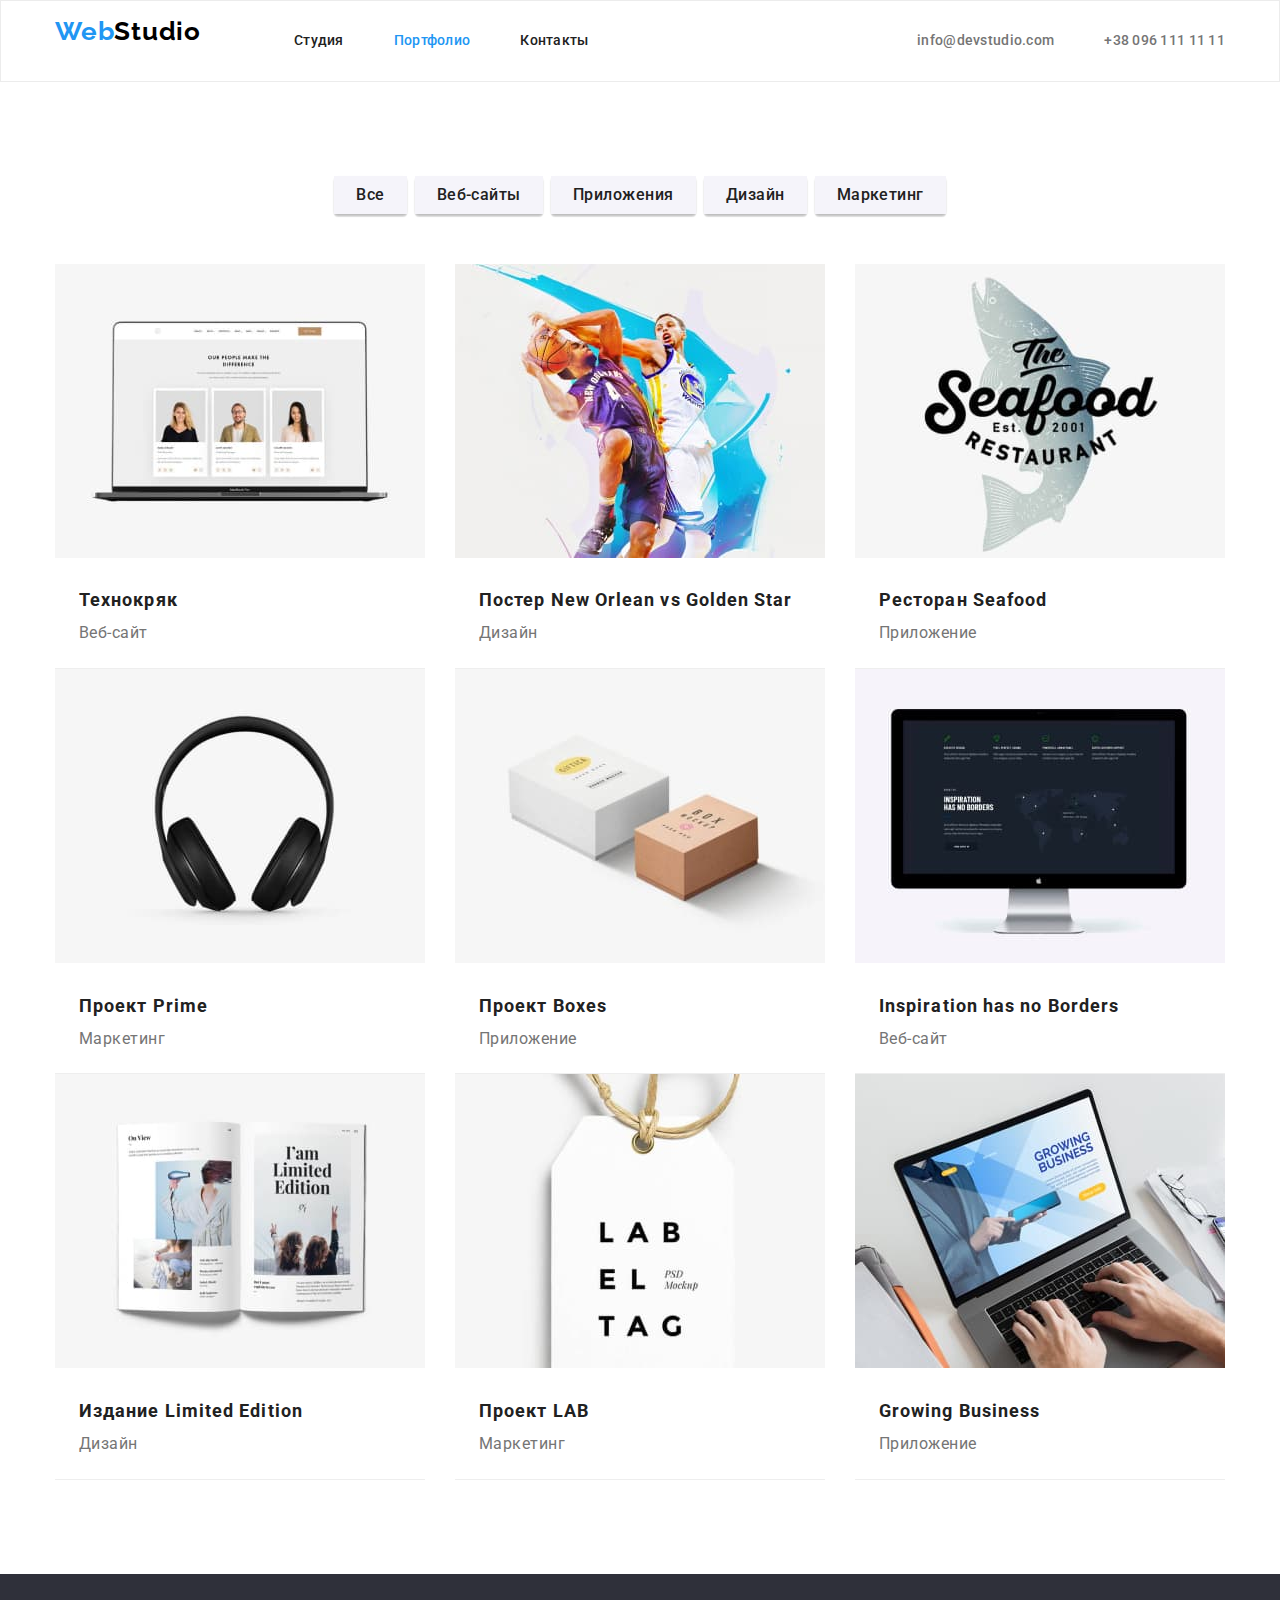
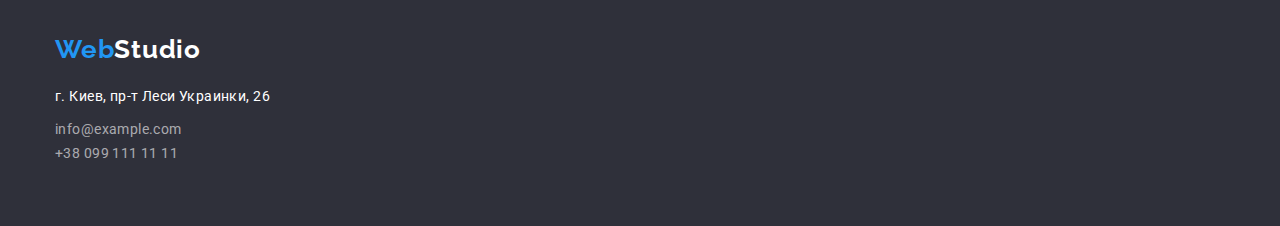
==== commit 16cb104f: "подправил хедер для портфолио current" ====
--- a/portfolio.html
+++ b/portfolio.html
@@ -20,9 +20,9 @@
         <a class="link logo" href=""><span class="accent">Web</span>Studio</a>
         <nav class="header-navigation">
             <ul class="list navigation-list">
-                <li class="navigation-item"><a class="link navigation current" href="./index.html"
+                <li class="navigation-item"><a class="link navigation" href="./index.html"
                         rel="noopener noreferrer">Студия</a></li>
-                <li class="navigation-item"><a class="link navigation" href="./portfolio.html"
+                <li class="navigation-item"><a class="link navigation current" href="./portfolio.html"
                         rel="noopener noreferrer">Портфолио</a></li>
                 <li class="navigation-item"><a class="link navigation" href="" rel="noopener noreferrer">Контакты</a>
                 </li>
--- a/css/styles.css
+++ b/css/styles.css
@@ -326,7 +326,6 @@
   margin-bottom: 9px;
 }
 .link.footer-contact {
-  display: block;
   font-style: normal;
   font-size: 14px;
   line-height: 1.71;
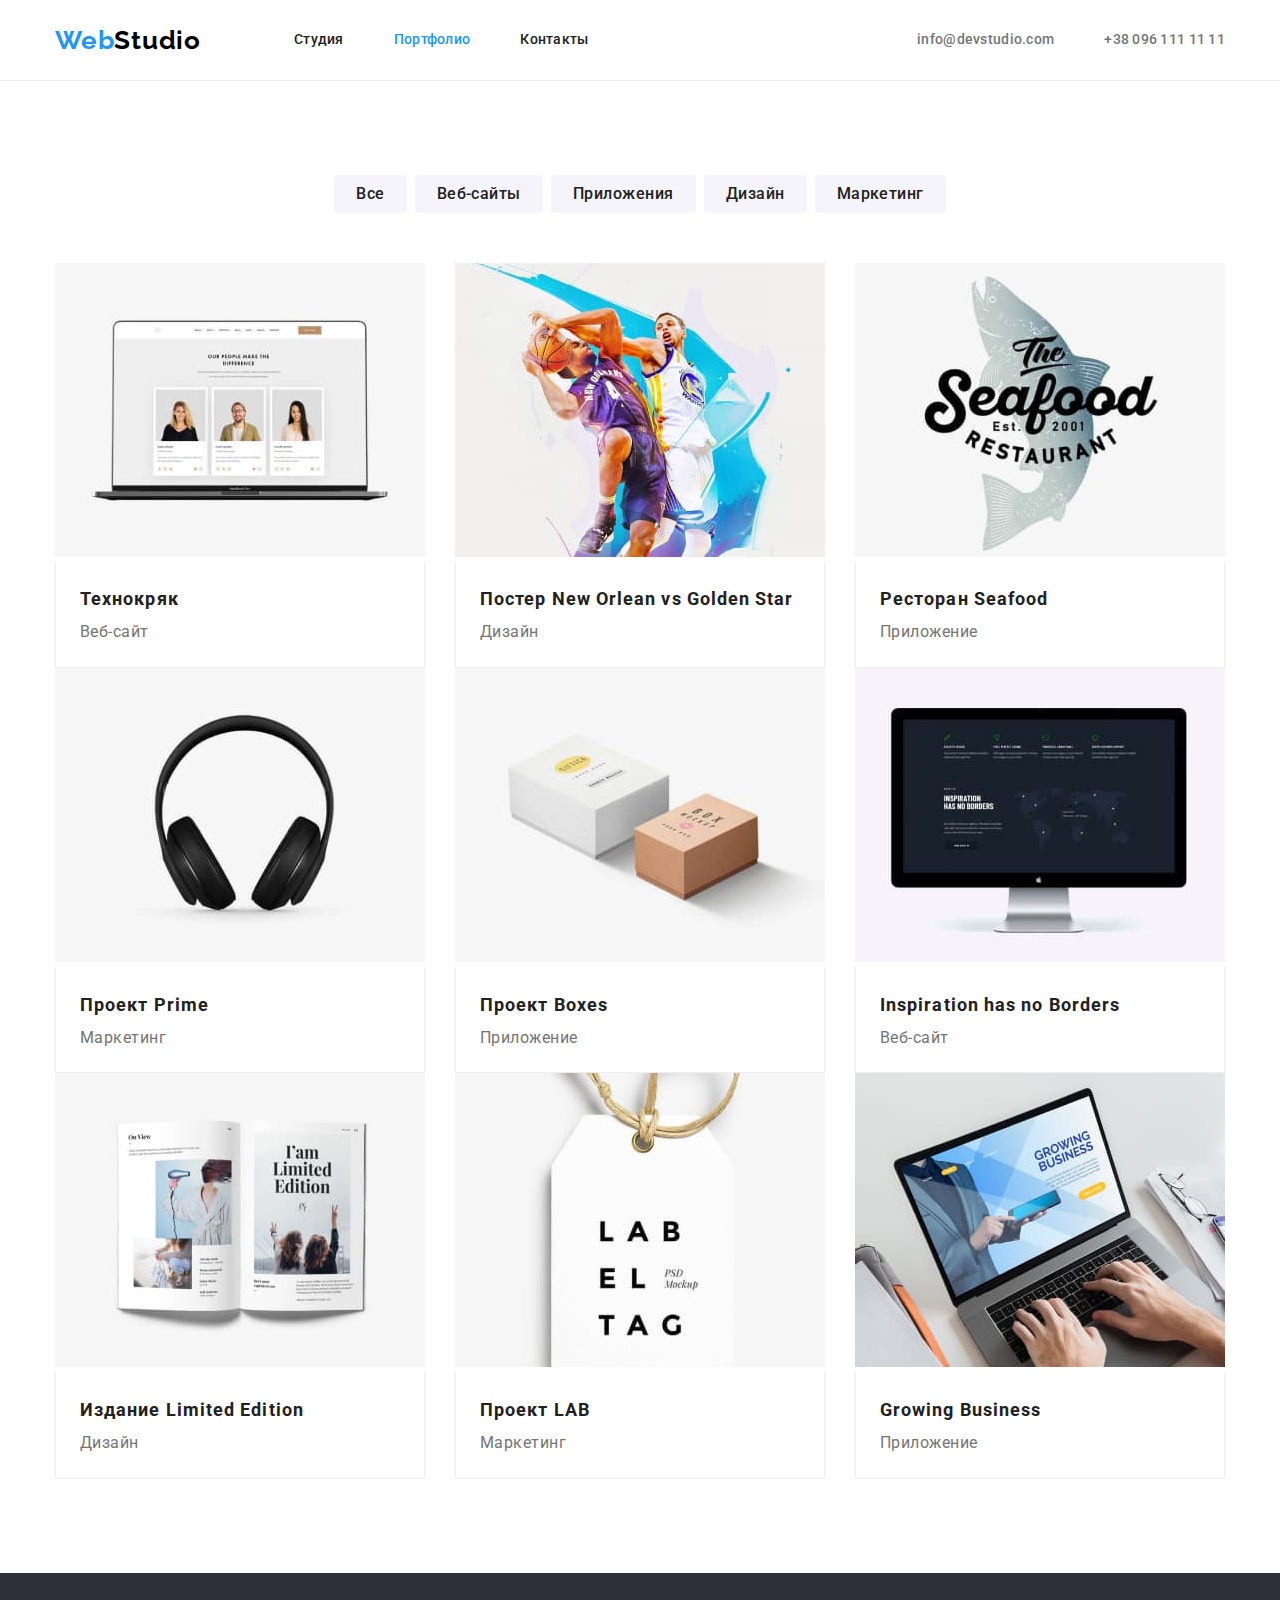
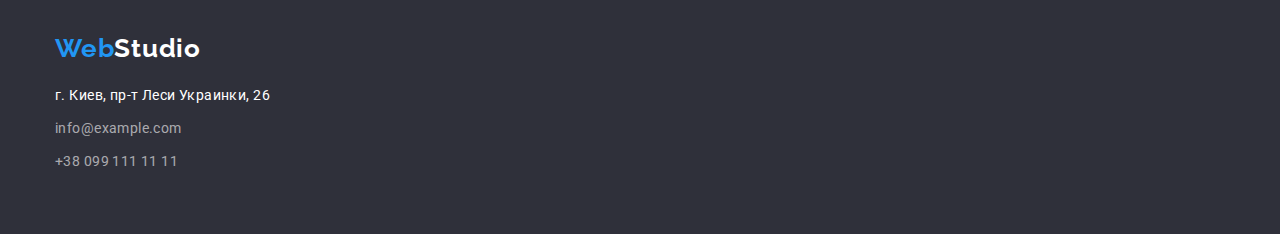
==== commit a6718b77: "Исправил замечания" ====
--- a/portfolio.html
+++ b/portfolio.html
@@ -126,8 +126,8 @@
                     г. Киев, пр-т Леси Украинки, 26
                 </p>
                 <ul class="list footer">
-                    <li><a class="link footer-contact mail" href="mailto:info@example.com">info@example.com</a></li>
-                    <li><a class="link footer-contact tel" href="tel:+380991111111">+38 099 111 11 11</a></li>
+                    <li class="footerli"><a class="link footer-contact mail" href="mailto:info@example.com">info@example.com</a></li>
+                    <li class="footerli"><a class="link footer-contact tel" href="tel:+380991111111">+38 099 111 11 11</a></li>
                 </ul>
     
             </address>
--- a/css/styles.css
+++ b/css/styles.css
@@ -41,6 +41,7 @@
 body {
   font-family: Roboto, sans-serif;
   color: #757575;
+  background: #ffffff;
 }
 
 button {
@@ -68,8 +69,7 @@
 /* -------------------header------------------------- */
 /* Header logo */
 .header {
-  background: #ffffff;
-  border: 1px solid #ececec;
+  border-bottom: 1px solid #ececec;
 }
 
 .site-nav {
@@ -155,7 +155,7 @@
 /* -------------------------------hero */
 .hero {
   background: #2f303a;
-  height: 600px;
+  padding-bottom: 200px;
   padding-top: 200px;
 }
 
@@ -248,10 +248,10 @@
   letter-spacing: 0.03em;
   color: var(--second-title-color);
 
+  margin-bottom: 50px;
   text-align: center;
 }
 .list.we-do {
-  padding-top: 50px;
   display: flex;
   justify-content: space-between;
 }
@@ -311,7 +311,6 @@
 }
 .link.logo {
   display: block;
-  margin-bottom: 20px;
 }
 .logowite {
   color: var(--third-logo-color);
@@ -324,6 +323,7 @@
   letter-spacing: 0.03em;
   color: var(--main-footertext-color);
   margin-bottom: 9px;
+  margin-top: 20px;
 }
 .link.footer-contact {
   font-style: normal;
@@ -332,7 +332,7 @@
   letter-spacing: 0.03em;
   color: rgba(255, 255, 255, 0.6);
 }
-.link.footer-contact:not(:last-child) {
+.footerli:not(:last-child) {
   margin-bottom: 9px;
 }
 
@@ -357,8 +357,6 @@
 }
 
 .filter-item {
-  box-shadow: 0px 3px 1px rgba(0, 0, 0, 0.1), 0px 1px 2px rgba(0, 0, 0, 0.08),
-    0px 2px 2px rgba(0, 0, 0, 0.12);
   border-radius: 4px;
 }
 
@@ -370,12 +368,16 @@
   color: var(--main-btn-color);
   background: #f5f4fa;
   cursor: pointer;
+  border-radius: 4px;
 
   padding: 6px 22px;
 }
 .filter-btn:hover,
 .filter-btn:focus {
   background: #2196f3;
+  border-radius: 4px;
+  box-shadow: 0px 3px 1px rgba(0, 0, 0, 0.1), 0px 1px 2px rgba(0, 0, 0, 0.08),
+    0px 2px 2px rgba(0, 0, 0, 0.12);
 }
 
 /* ---------------------------------example */
@@ -390,7 +392,9 @@
 }
 .example-description {
   border-bottom: 1px solid #eeeeee;
-  padding: 0px 24px 20px 24px;
+  border-left: 1px solid #eeeeee;
+  border-right: 1px solid #eeeeee;
+  padding: 20px 24px 20px 24px;
 }
 
 .example-item:nth-child(3n) {
@@ -403,8 +407,6 @@
   line-height: 2;
   letter-spacing: 0.06em;
   color: var(--second-title-color);
-
-  margin-top: 20px;
 }
 
 .text-example {
